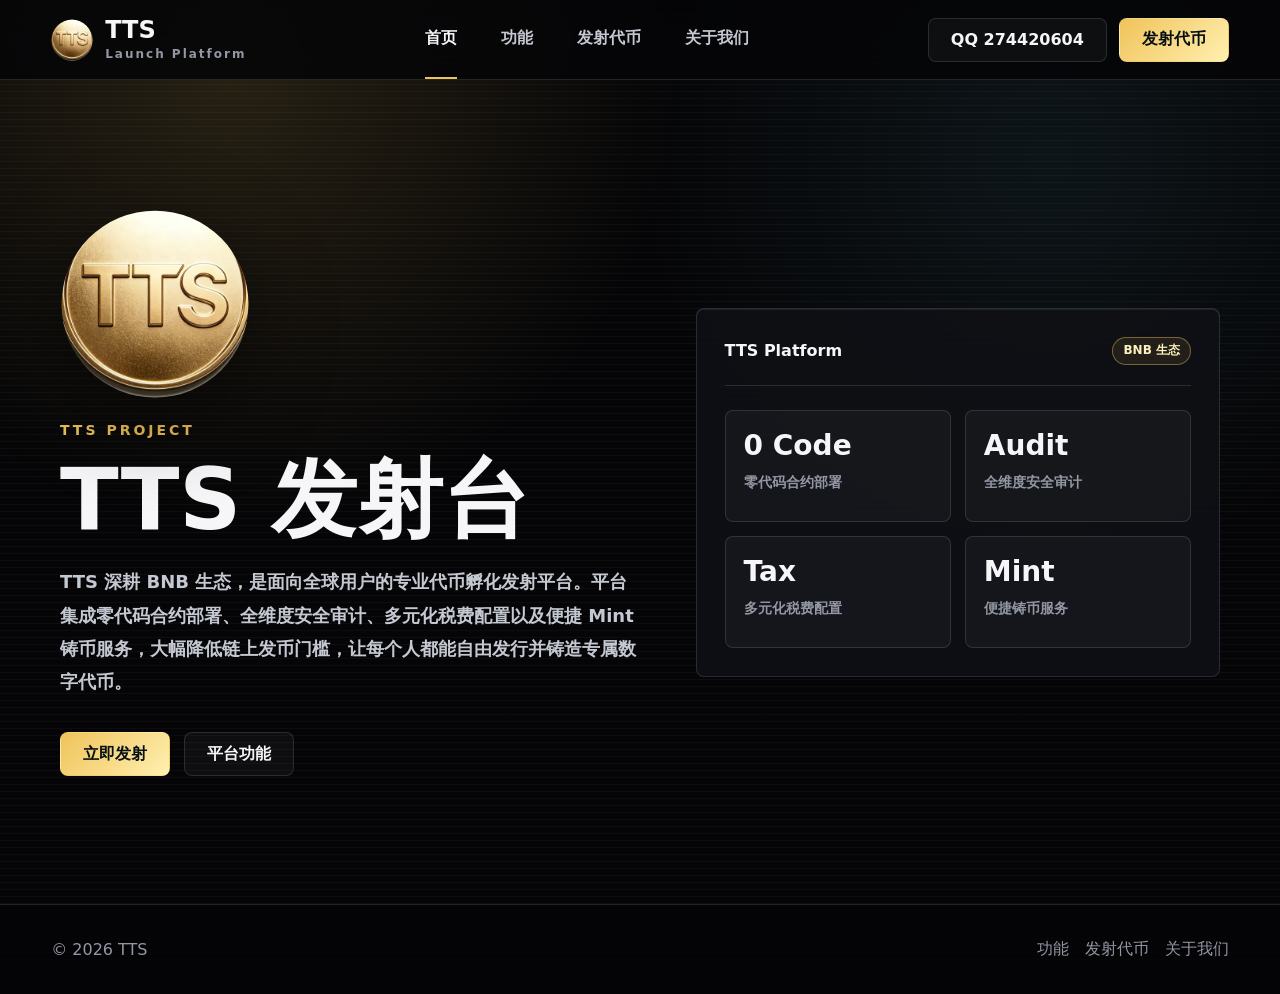
==== index.html @ f5e6a39c "Initial TTS static site" ====
<!doctype html>
<html lang="zh-CN">
  <head>
    <meta charset="UTF-8" />
    <meta name="viewport" content="width=device-width, initial-scale=1.0" />
    <title>TTS | 首页</title>
    <link rel="stylesheet" href="styles.css" />
  </head>
  <body>
    <header class="site-header">
      <a class="brand" href="index.html" aria-label="TTS 首页">
        <span class="brand-mark"><img src="images/tts-logo.svg" alt="" /></span>
        <span>
          <span class="brand-title">TTS</span>
          <span class="brand-subtitle">Launch Platform</span>
        </span>
      </a>

      <nav class="nav" aria-label="主导航">
        <a class="is-active" href="index.html">首页</a>
        <a href="features.html">功能</a>
        <a href="launch.html">发射代币</a>
        <a href="about.html">关于我们</a>
      </nav>

      <div class="header-actions">
        <a class="button" href="about.html">QQ 274420604</a>
        <a class="button primary" href="launch.html">发射代币</a>
      </div>
    </header>

    <main class="page">
      <section class="hero">
        <div>
          <img class="hero-logo" src="images/tts-logo.svg" alt="TTS logo" />
          <p class="eyebrow">TTS PROJECT</p>
          <h1>TTS 发射台</h1>
          <p class="lead">
            TTS 深耕 BNB 生态，是面向全球用户的专业代币孵化发射平台。平台集成零代码合约部署、全维度安全审计、多元化税费配置以及便捷 Mint 铸币服务，大幅降低链上发币门槛，让每个人都能自由发行并铸造专属数字代币。
          </p>
          <div class="hero-actions">
            <a class="button primary" href="launch.html">立即发射</a>
            <a class="button" href="features.html">平台功能</a>
          </div>
        </div>

        <aside class="preview-panel" aria-label="TTS 核心能力">
          <div class="preview-top">
            <span class="preview-title">TTS Platform</span>
            <span class="badge ready">BNB 生态</span>
          </div>
          <div class="metric-grid">
            <div class="metric">
              <strong>0 Code</strong>
              <span>零代码合约部署</span>
            </div>
            <div class="metric">
              <strong>Audit</strong>
              <span>全维度安全审计</span>
            </div>
            <div class="metric">
              <strong>Tax</strong>
              <span>多元化税费配置</span>
            </div>
            <div class="metric">
              <strong>Mint</strong>
              <span>便捷铸币服务</span>
            </div>
          </div>
        </aside>
      </section>
    </main>

    <footer class="footer">
      <span>© 2026 TTS</span>
      <div class="footer-links">
        <a href="features.html">功能</a>
        <a href="launch.html">发射代币</a>
        <a href="about.html">关于我们</a>
      </div>
    </footer>
  </body>
</html>
---- styles.css ----
:root {
  --bg: #050507;
  --panel: #101115;
  --panel-soft: #161821;
  --line: rgba(255, 255, 255, 0.12);
  --line-strong: rgba(255, 255, 255, 0.22);
  --text: #f6f6f8;
  --muted: #9297a3;
  --muted-strong: #c4c8d1;
  --brand: #f0c35a;
  --brand-2: #fff0b0;
  --cool: #77e2ff;
  --warn: #ffd36e;
}

* {
  box-sizing: border-box;
}

html {
  min-height: 100%;
}

body {
  margin: 0;
  min-height: 100vh;
  color: var(--text);
  background:
    radial-gradient(circle at 18% 8%, rgba(240, 195, 90, 0.14), transparent 28rem),
    radial-gradient(circle at 82% 16%, rgba(119, 226, 255, 0.07), transparent 26rem),
    repeating-linear-gradient(
      to bottom,
      rgba(255, 255, 255, 0.03) 0,
      rgba(255, 255, 255, 0.03) 1px,
      transparent 1px,
      transparent 7px
    ),
    var(--bg);
  font-family:
    "PingFang SC", "Microsoft YaHei", "Noto Sans SC", system-ui, -apple-system, BlinkMacSystemFont,
    "Segoe UI", sans-serif;
}

a {
  color: inherit;
  text-decoration: none;
}

button,
input,
textarea {
  font: inherit;
}

.site-header {
  position: sticky;
  top: 0;
  z-index: 20;
  display: flex;
  align-items: center;
  justify-content: space-between;
  gap: 28px;
  min-height: 76px;
  padding: 0 clamp(18px, 4vw, 56px);
  border-bottom: 1px solid var(--line);
  background: rgba(5, 5, 7, 0.86);
  backdrop-filter: blur(18px);
}

.brand {
  display: inline-flex;
  align-items: center;
  gap: 12px;
  min-width: 0;
}

.brand-mark {
  display: grid;
  width: 42px;
  height: 42px;
  place-items: center;
  border: 0;
  border-radius: 50%;
  background: transparent;
  overflow: hidden;
}

.brand-mark img {
  display: block;
  width: 100%;
  height: 100%;
  object-fit: contain;
}

.hero-logo {
  display: block;
  width: clamp(120px, 18vw, 190px);
  height: auto;
  margin-bottom: 24px;
  filter: drop-shadow(0 22px 44px rgba(0, 0, 0, 0.45));
}

.brand-title {
  display: block;
  font-size: 24px;
  font-weight: 900;
  line-height: 1;
  letter-spacing: 0;
}

.brand-subtitle {
  display: block;
  margin-top: 5px;
  color: var(--muted);
  font-size: 12px;
  font-weight: 800;
  letter-spacing: 2px;
}

.nav {
  display: flex;
  justify-content: center;
  gap: clamp(18px, 4vw, 44px);
  color: var(--muted-strong);
  font-size: 16px;
  font-weight: 800;
}

.nav a {
  padding: 28px 0;
  border-bottom: 2px solid transparent;
}

.nav a:hover,
.nav a.is-active {
  color: var(--text);
  border-bottom-color: var(--brand);
}

.header-actions {
  display: flex;
  align-items: center;
  gap: 12px;
}

.button {
  display: inline-flex;
  align-items: center;
  justify-content: center;
  min-height: 44px;
  padding: 0 22px;
  border: 1px solid var(--line);
  border-radius: 8px;
  color: var(--text);
  background: rgba(255, 255, 255, 0.04);
  font-weight: 900;
  white-space: nowrap;
}

.button.primary {
  border-color: transparent;
  color: #071014;
  background: linear-gradient(135deg, var(--brand), var(--brand-2));
}

.button.disabled {
  cursor: default;
  color: var(--muted-strong);
  background: rgba(255, 255, 255, 0.055);
}

.page {
  width: min(1160px, calc(100% - 40px));
  margin: 0 auto;
}

.hero {
  display: grid;
  grid-template-columns: minmax(0, 1.05fr) minmax(320px, 0.95fr);
  gap: 56px;
  align-items: center;
  min-height: calc(100vh - 76px);
  padding: 80px 0;
}

.eyebrow {
  margin: 0 0 18px;
  color: var(--brand);
  font-size: 14px;
  font-weight: 900;
  letter-spacing: 3px;
}

h1,
h2,
h3,
p {
  margin-top: 0;
}

h1 {
  margin-bottom: 22px;
  font-size: clamp(48px, 8vw, 86px);
  line-height: 1.02;
  letter-spacing: 0;
}

.lead {
  width: min(680px, 100%);
  margin-bottom: 34px;
  color: var(--muted-strong);
  font-size: 18px;
  font-weight: 700;
  line-height: 1.85;
}

.hero-actions {
  display: flex;
  flex-wrap: wrap;
  gap: 14px;
}

.preview-panel,
.panel,
.card {
  border: 1px solid var(--line);
  border-radius: 8px;
  background: rgba(16, 17, 21, 0.86);
  box-shadow: inset 0 1px rgba(255, 255, 255, 0.08);
}

.preview-panel {
  padding: 28px;
}

.preview-top {
  display: flex;
  align-items: center;
  justify-content: space-between;
  gap: 18px;
  margin-bottom: 24px;
  padding-bottom: 20px;
  border-bottom: 1px solid var(--line);
}

.preview-title {
  font-weight: 900;
}

.badge {
  display: inline-flex;
  align-items: center;
  justify-content: center;
  min-height: 28px;
  padding: 0 10px;
  border: 1px solid rgba(255, 211, 110, 0.36);
  border-radius: 999px;
  color: #ffe3a0;
  background: rgba(255, 211, 110, 0.08);
  font-size: 12px;
  font-weight: 900;
}

.badge.ready {
  border-color: rgba(240, 195, 90, 0.42);
  color: #fff1bc;
  background: rgba(240, 195, 90, 0.09);
}

.metric-grid {
  display: grid;
  grid-template-columns: repeat(2, minmax(0, 1fr));
  gap: 14px;
}

.metric {
  min-height: 112px;
  padding: 18px;
  border: 1px solid var(--line);
  border-radius: 8px;
  background: rgba(255, 255, 255, 0.035);
}

.metric strong {
  display: block;
  margin-bottom: 10px;
  font-size: 28px;
}

.metric span {
  color: var(--muted);
  font-size: 14px;
  font-weight: 800;
}

.section {
  padding: 88px 0;
}

.section-head {
  width: min(760px, 100%);
  margin-bottom: 38px;
}

.section-head.center {
  margin-right: auto;
  margin-left: auto;
  text-align: center;
}

.section-head h1,
.section-head h2 {
  margin-bottom: 16px;
  font-size: clamp(36px, 5vw, 54px);
  line-height: 1.12;
}

.section-head p {
  color: var(--muted-strong);
  font-size: 17px;
  font-weight: 700;
  line-height: 1.8;
}

.grid {
  display: grid;
  grid-template-columns: repeat(3, minmax(0, 1fr));
  gap: 18px;
}

.card {
  min-height: 230px;
  padding: 28px;
}

.card-icon {
  display: grid;
  width: 46px;
  height: 46px;
  place-items: center;
  margin-bottom: 26px;
  border-radius: 8px;
  color: #071014;
  background: linear-gradient(135deg, var(--brand), var(--brand-2));
  font-size: 24px;
  font-weight: 900;
}

.card h3 {
  margin-bottom: 13px;
  font-size: 22px;
}

.card p {
  margin-bottom: 20px;
  color: var(--muted-strong);
  font-size: 15px;
  font-weight: 700;
  line-height: 1.75;
}

.split {
  display: grid;
  grid-template-columns: minmax(0, 0.95fr) minmax(320px, 1.05fr);
  gap: 28px;
  align-items: start;
}

.panel {
  padding: 30px;
}

.status-list {
  display: grid;
  gap: 12px;
  margin: 0;
  padding: 0;
  list-style: none;
}

.status-list li {
  display: flex;
  align-items: center;
  justify-content: space-between;
  gap: 14px;
  min-height: 52px;
  padding: 0 16px;
  border: 1px solid var(--line);
  border-radius: 8px;
  color: var(--muted-strong);
  background: rgba(255, 255, 255, 0.035);
  font-weight: 900;
}

.process-number {
  display: inline-grid;
  width: 30px;
  height: 30px;
  place-items: center;
  border-radius: 50%;
  color: #071014;
  background: linear-gradient(135deg, var(--brand), var(--brand-2));
  font-size: 13px;
  font-weight: 900;
}

.form-grid {
  display: grid;
  grid-template-columns: repeat(2, minmax(0, 1fr));
  gap: 18px;
}

.field {
  display: grid;
  gap: 8px;
}

.field.wide {
  grid-column: 1 / -1;
}

label {
  color: var(--muted-strong);
  font-size: 14px;
  font-weight: 900;
}

input,
textarea {
  width: 100%;
  min-width: 0;
  border: 1px solid transparent;
  border-radius: 8px;
  color: var(--text);
  background: var(--panel-soft);
  outline: 0;
}

input {
  height: 48px;
  padding: 0 15px;
}

textarea {
  min-height: 132px;
  padding: 14px 15px;
  resize: vertical;
}

input::placeholder,
textarea::placeholder {
  color: #646a75;
}

input:disabled,
textarea:disabled {
  cursor: not-allowed;
  opacity: 0.78;
}

.form-actions {
  grid-column: 1 / -1;
  display: flex;
  flex-wrap: wrap;
  gap: 12px;
  align-items: center;
  padding-top: 8px;
}

.helper-text {
  margin: 0;
  color: var(--muted);
  font-size: 14px;
  font-weight: 800;
}

.about-panel {
  display: grid;
  grid-template-columns: minmax(0, 1fr) minmax(260px, 0.55fr);
  gap: 28px;
  align-items: stretch;
}

.about-copy {
  color: var(--muted-strong);
  font-size: 17px;
  font-weight: 700;
  line-height: 1.9;
}

.contact-box {
  display: grid;
  align-content: center;
  gap: 16px;
  min-height: 220px;
}

.contact-line {
  display: flex;
  justify-content: space-between;
  gap: 18px;
  padding-bottom: 14px;
  border-bottom: 1px solid var(--line);
  color: var(--muted-strong);
  font-weight: 900;
}

.contact-qq {
  display: inline-flex;
  align-items: center;
  justify-content: center;
  min-height: 58px;
  border: 1px solid rgba(240, 195, 90, 0.36);
  border-radius: 8px;
  color: #071014;
  background: linear-gradient(135deg, var(--brand), var(--brand-2));
  font-size: 22px;
  font-weight: 900;
}

.footer {
  display: flex;
  align-items: center;
  justify-content: space-between;
  gap: 20px;
  padding: 34px clamp(18px, 4vw, 56px);
  border-top: 1px solid var(--line);
  color: var(--muted);
  background: rgba(5, 5, 7, 0.78);
}

.footer-links {
  display: flex;
  gap: 16px;
}

@media (max-width: 920px) {
  .site-header {
    align-items: flex-start;
    min-height: auto;
    padding-top: 16px;
    padding-bottom: 16px;
  }

  .nav {
    display: none;
  }

  .hero,
  .split,
  .about-panel {
    grid-template-columns: 1fr;
  }

  .grid {
    grid-template-columns: repeat(2, minmax(0, 1fr));
  }
}

@media (max-width: 640px) {
  .site-header {
    padding-right: 14px;
    padding-left: 14px;
  }

  .brand-title {
    font-size: 22px;
  }

  .brand-subtitle {
    display: none;
  }

  .header-actions .button:not(.primary) {
    display: none;
  }

  .page {
    width: min(100% - 28px, 1160px);
  }

  .hero {
    min-height: auto;
    padding: 54px 0;
  }

  .section {
    padding: 60px 0;
  }

  .grid,
  .metric-grid,
  .form-grid {
    grid-template-columns: 1fr;
  }

  .card,
  .panel,
  .preview-panel {
    padding: 22px;
  }

  .footer {
    flex-direction: column;
    align-items: flex-start;
  }
}
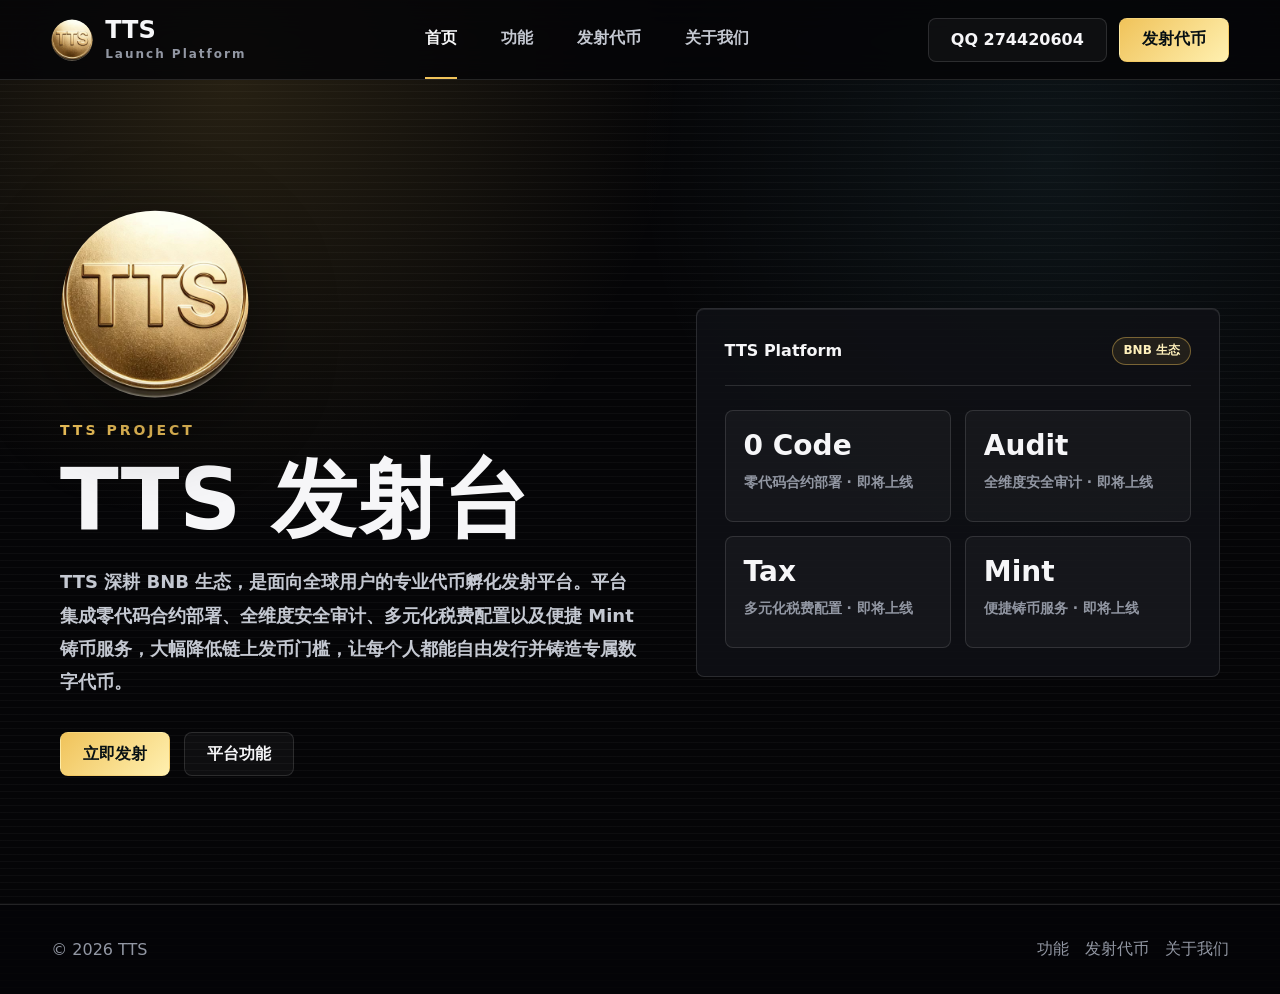
==== commit ab795f6c: "Mark upcoming TTS features" ====
--- a/index.html
+++ b/index.html
@@ -4,6 +4,7 @@
     <meta charset="UTF-8" />
     <meta name="viewport" content="width=device-width, initial-scale=1.0" />
     <title>TTS | 首页</title>
+    <link rel="icon" type="image/svg+xml" href="images/tts-logo.svg" />
     <link rel="stylesheet" href="styles.css" />
   </head>
   <body>
@@ -52,19 +53,19 @@
           <div class="metric-grid">
             <div class="metric">
               <strong>0 Code</strong>
-              <span>零代码合约部署</span>
+              <span>零代码合约部署 · 即将上线</span>
             </div>
             <div class="metric">
               <strong>Audit</strong>
-              <span>全维度安全审计</span>
+              <span>全维度安全审计 · 即将上线</span>
             </div>
             <div class="metric">
               <strong>Tax</strong>
-              <span>多元化税费配置</span>
+              <span>多元化税费配置 · 即将上线</span>
             </div>
             <div class="metric">
               <strong>Mint</strong>
-              <span>便捷铸币服务</span>
+              <span>便捷铸币服务 · 即将上线</span>
             </div>
           </div>
         </aside>
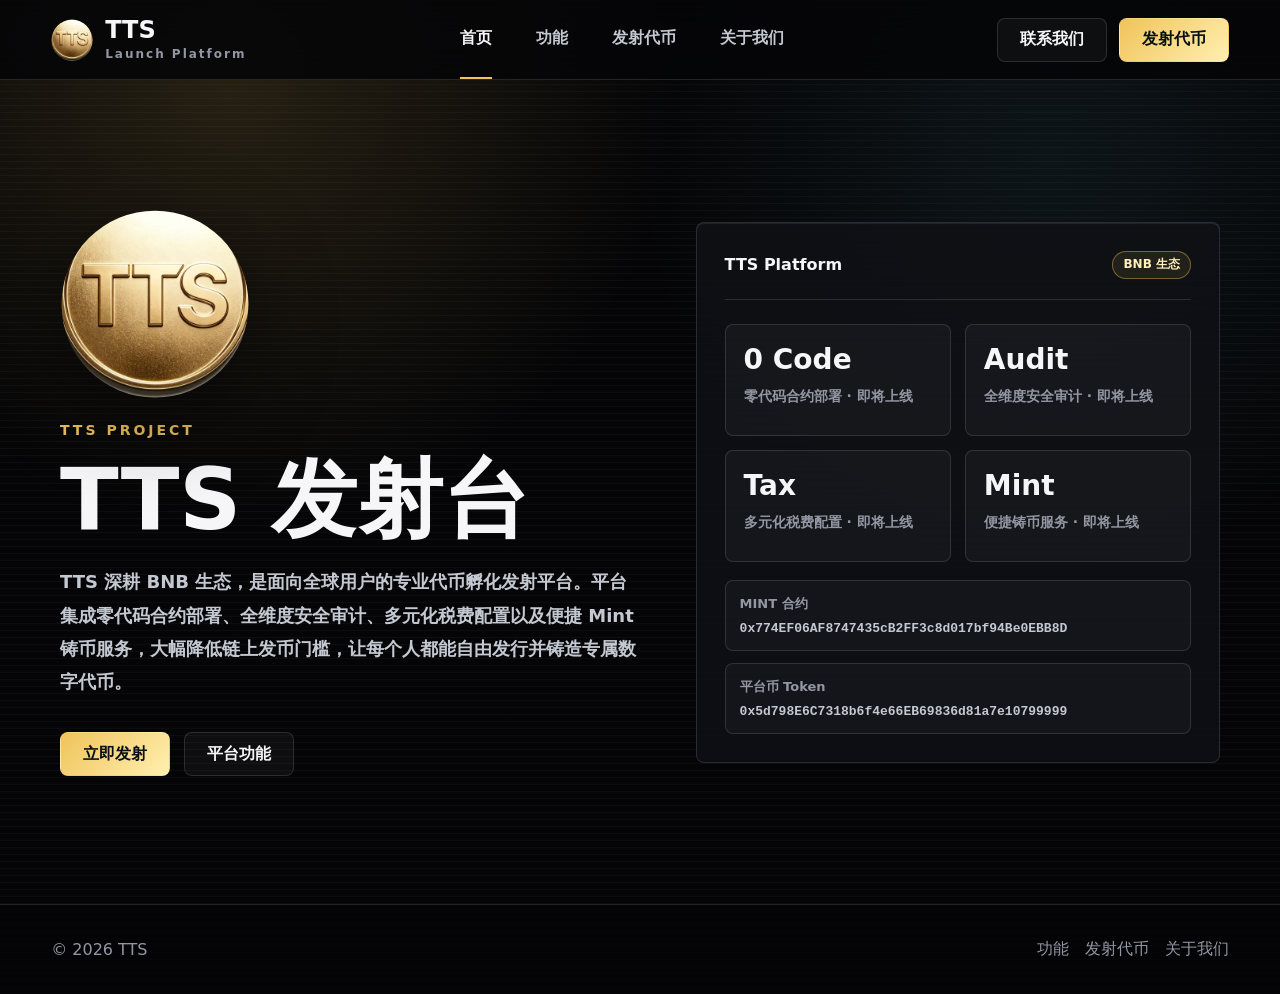
==== commit 1efde0ae: "Add contacts and contract details" ====
--- a/index.html
+++ b/index.html
@@ -25,7 +25,7 @@
       </nav>
 
       <div class="header-actions">
-        <a class="button" href="about.html">QQ 274420604</a>
+        <a class="button" href="about.html">联系我们</a>
         <a class="button primary" href="launch.html">发射代币</a>
       </div>
     </header>
@@ -68,6 +68,16 @@
               <span>便捷铸币服务 · 即将上线</span>
             </div>
           </div>
+          <div class="contract-list" aria-label="TTS 合约信息">
+            <div class="contract-item">
+              <span>MINT 合约</span>
+              <strong class="address">0x774EF06AF8747435cB2FF3c8d017bf94Be0EBB8D</strong>
+            </div>
+            <div class="contract-item">
+              <span>平台币 Token</span>
+              <strong class="address">0x5d798E6C7318b6f4e66EB69836d81a7e10799999</strong>
+            </div>
+          </div>
         </aside>
       </section>
     </main>
--- a/styles.css
+++ b/styles.css
@@ -293,6 +293,35 @@
   font-weight: 800;
 }
 
+.contract-list {
+  display: grid;
+  gap: 12px;
+  margin-top: 18px;
+}
+
+.contract-item {
+  display: grid;
+  gap: 8px;
+  padding: 14px;
+  border: 1px solid var(--line);
+  border-radius: 8px;
+  background: rgba(255, 255, 255, 0.03);
+}
+
+.contract-item span {
+  color: var(--muted);
+  font-size: 13px;
+  font-weight: 900;
+}
+
+.address {
+  color: var(--muted-strong);
+  font-family: "SFMono-Regular", Consolas, "Liberation Mono", monospace;
+  font-size: 13px;
+  font-weight: 800;
+  overflow-wrap: anywhere;
+}
+
 .section {
   padding: 88px 0;
 }
@@ -505,16 +534,24 @@
   font-weight: 900;
 }
 
-.contact-qq {
+.contact-line strong,
+.contact-line a {
+  color: var(--text);
+  overflow-wrap: anywhere;
+  text-align: right;
+}
+
+.contact-link {
   display: inline-flex;
   align-items: center;
   justify-content: center;
-  min-height: 58px;
-  border: 1px solid rgba(240, 195, 90, 0.36);
-  border-radius: 8px;
-  color: #071014;
-  background: linear-gradient(135deg, var(--brand), var(--brand-2));
-  font-size: 22px;
+  min-height: 44px;
+  padding: 0 14px;
+  border: 1px solid var(--line);
+  border-radius: 8px;
+  color: var(--muted-strong);
+  background: rgba(255, 255, 255, 0.035);
+  font-size: 15px;
   font-weight: 900;
 }
 
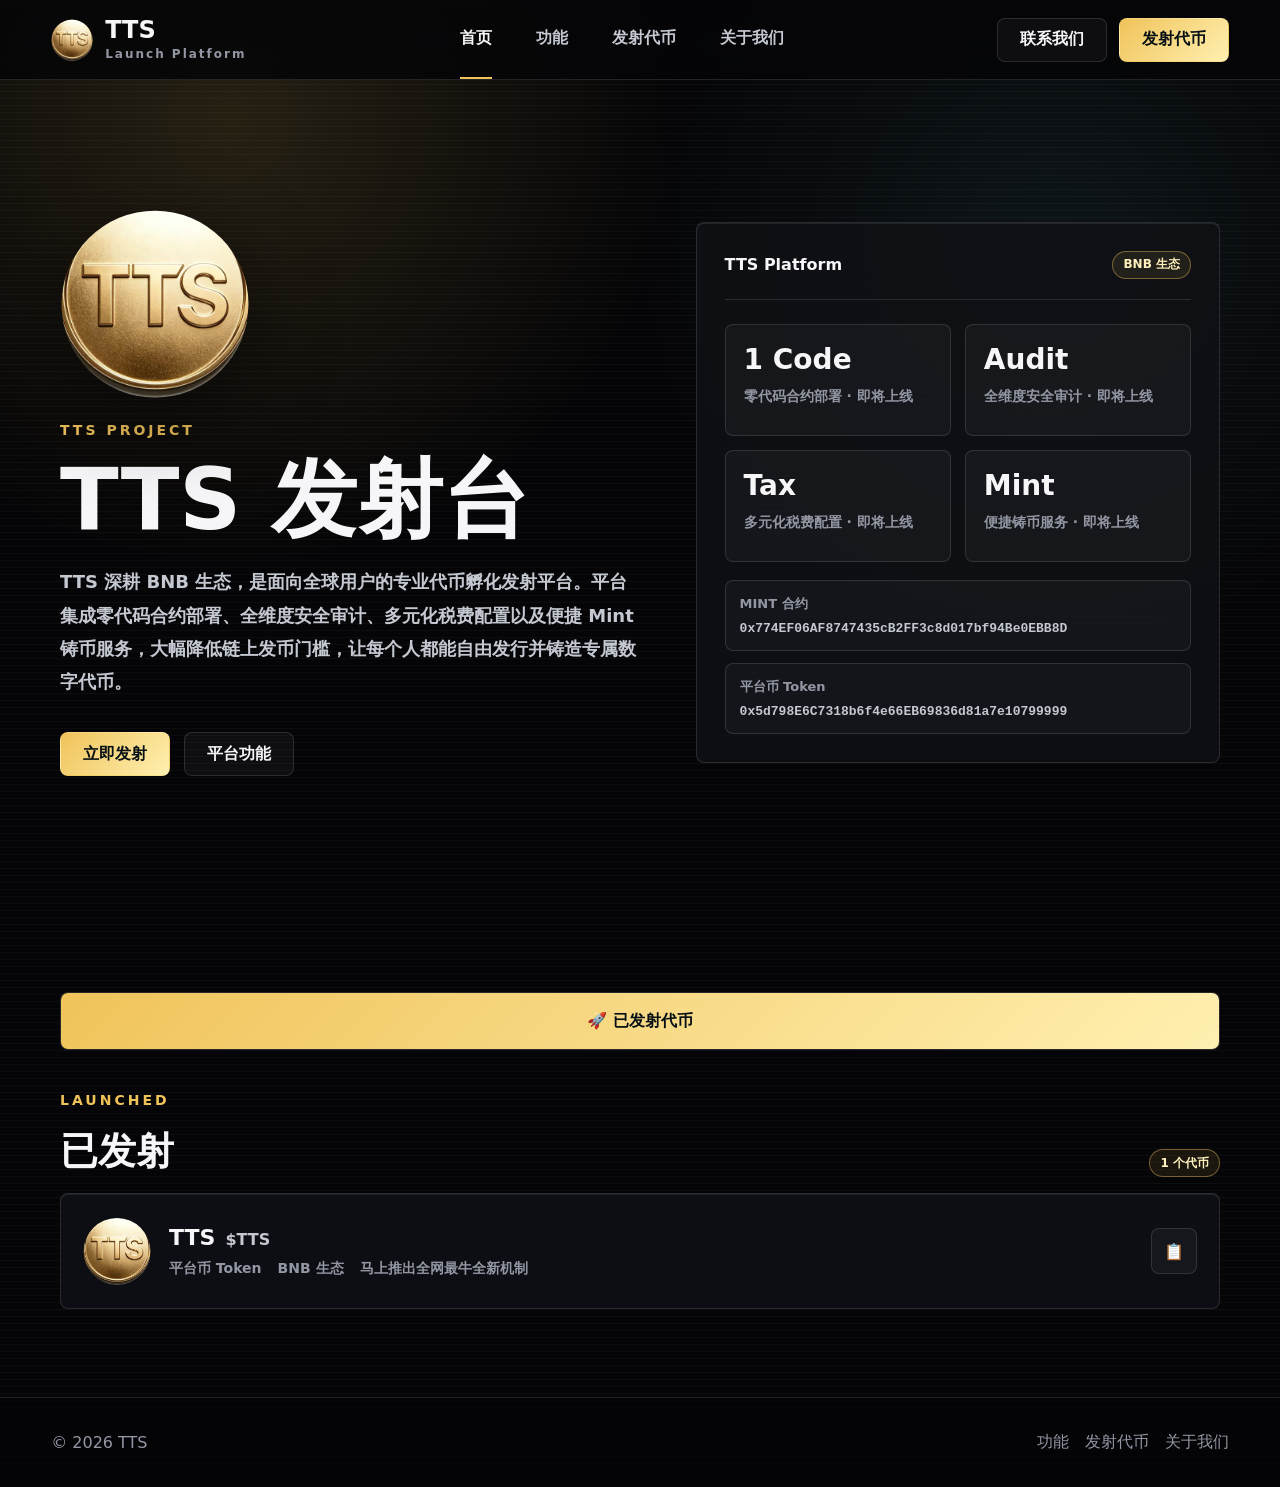
==== commit 60254891: "Add launched TTS token section" ====
--- a/index.html
+++ b/index.html
@@ -52,7 +52,7 @@
           </div>
           <div class="metric-grid">
             <div class="metric">
-              <strong>0 Code</strong>
+              <strong>1 Code</strong>
               <span>零代码合约部署 · 即将上线</span>
             </div>
             <div class="metric">
@@ -80,6 +80,38 @@
           </div>
         </aside>
       </section>
+
+      <section class="section" aria-labelledby="launched-title">
+        <div class="launch-list">
+          <div class="list-tabs" aria-label="代币状态">
+            <span class="list-tab active">🚀 已发射代币</span>
+          </div>
+
+          <div class="list-heading">
+            <div>
+              <p class="eyebrow">LAUNCHED</p>
+              <h2 id="launched-title">已发射</h2>
+            </div>
+            <span class="badge ready">1 个代币</span>
+          </div>
+
+          <article class="token-card">
+            <img class="token-logo" src="images/tts-logo.svg" alt="TTS logo" />
+            <div>
+              <div class="token-title">
+                <h3>TTS</h3>
+                <span class="token-symbol">$TTS</span>
+              </div>
+              <div class="token-meta">
+                <span>平台币 Token</span>
+                <span>BNB 生态</span>
+                <span>马上推出全网最牛全新机制</span>
+              </div>
+            </div>
+            <a class="button token-action" href="about.html" aria-label="查看 TTS 详情">📋</a>
+          </article>
+        </div>
+      </section>
     </main>
 
     <footer class="footer">
--- a/styles.css
+++ b/styles.css
@@ -357,6 +357,102 @@
   gap: 18px;
 }
 
+.launch-list {
+  display: grid;
+  gap: 16px;
+}
+
+.list-tabs {
+  display: grid;
+  grid-template-columns: 1fr;
+  overflow: hidden;
+  border: 1px solid var(--line);
+  border-radius: 8px;
+  background: rgba(255, 255, 255, 0.025);
+}
+
+.list-tab {
+  display: flex;
+  align-items: center;
+  justify-content: center;
+  min-height: 56px;
+  padding: 0 18px;
+  color: var(--muted-strong);
+  font-weight: 900;
+}
+
+.list-tab.active {
+  color: #071014;
+  background: linear-gradient(135deg, var(--brand), var(--brand-2));
+}
+
+.list-heading {
+  display: flex;
+  align-items: end;
+  justify-content: space-between;
+  gap: 18px;
+  margin-top: 26px;
+}
+
+.list-heading h2 {
+  margin-bottom: 0;
+  font-size: clamp(28px, 4vw, 38px);
+}
+
+.token-card {
+  display: grid;
+  grid-template-columns: auto minmax(0, 1fr) auto;
+  gap: 18px;
+  align-items: center;
+  min-height: 116px;
+  padding: 22px;
+  border: 1px solid var(--line);
+  border-radius: 8px;
+  background: rgba(16, 17, 21, 0.86);
+  box-shadow: inset 0 1px rgba(255, 255, 255, 0.08);
+}
+
+.token-logo {
+  width: 68px;
+  height: 68px;
+  border-radius: 50%;
+  object-fit: contain;
+}
+
+.token-title {
+  display: flex;
+  flex-wrap: wrap;
+  gap: 10px;
+  align-items: baseline;
+  margin-bottom: 10px;
+}
+
+.token-title h3 {
+  margin: 0;
+  font-size: 22px;
+}
+
+.token-symbol {
+  color: var(--muted-strong);
+  font-size: 16px;
+  font-weight: 900;
+}
+
+.token-meta {
+  display: flex;
+  flex-wrap: wrap;
+  gap: 16px;
+  color: var(--muted);
+  font-size: 14px;
+  font-weight: 800;
+}
+
+.token-action {
+  min-width: 46px;
+  height: 46px;
+  padding: 0;
+}
+
 .card {
   min-height: 230px;
   padding: 28px;
@@ -631,6 +727,19 @@
     grid-template-columns: 1fr;
   }
 
+  .token-card {
+    grid-template-columns: 1fr;
+  }
+
+  .list-heading {
+    align-items: flex-start;
+    flex-direction: column;
+  }
+
+  .token-action {
+    width: 100%;
+  }
+
   .card,
   .panel,
   .preview-panel {
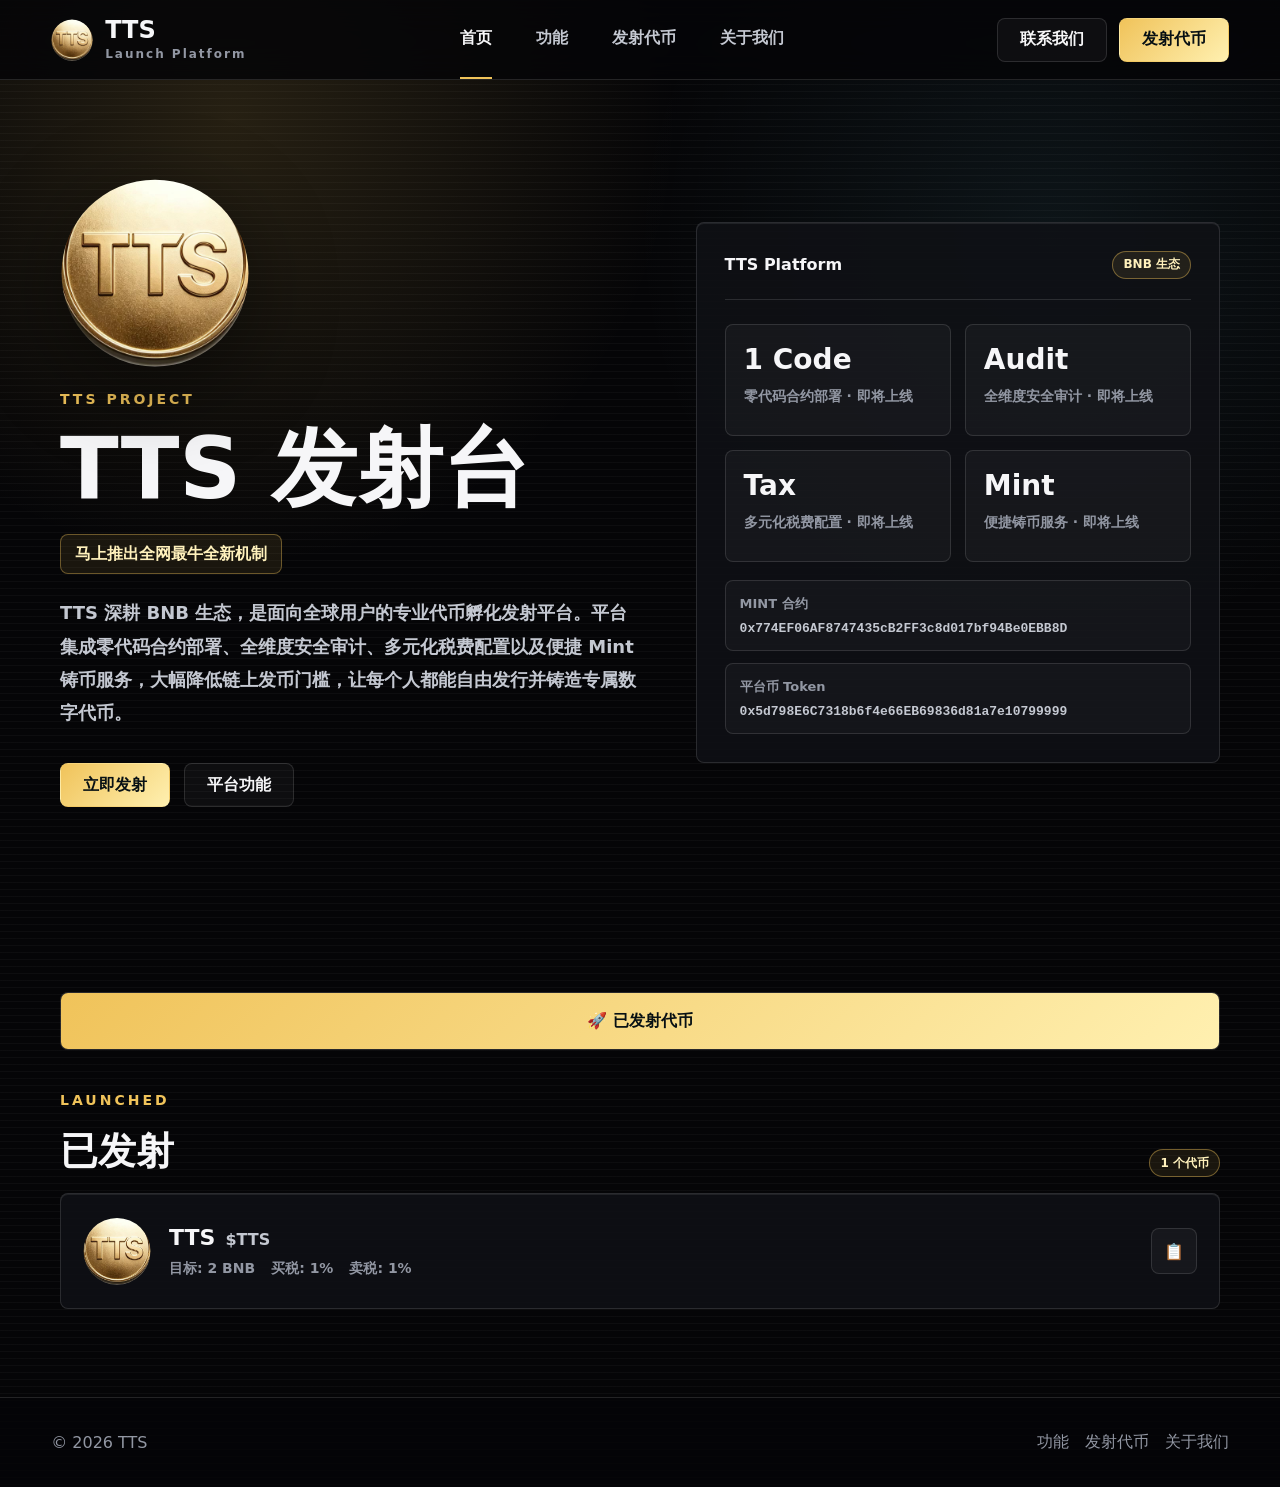
==== commit 8b9227b5: "Move slogan and adjust launched token stats" ====
--- a/index.html
+++ b/index.html
@@ -36,6 +36,7 @@
           <img class="hero-logo" src="images/tts-logo.svg" alt="TTS logo" />
           <p class="eyebrow">TTS PROJECT</p>
           <h1>TTS 发射台</h1>
+          <p class="hero-slogan">马上推出全网最牛全新机制</p>
           <p class="lead">
             TTS 深耕 BNB 生态，是面向全球用户的专业代币孵化发射平台。平台集成零代码合约部署、全维度安全审计、多元化税费配置以及便捷 Mint 铸币服务，大幅降低链上发币门槛，让每个人都能自由发行并铸造专属数字代币。
           </p>
@@ -103,9 +104,9 @@
                 <span class="token-symbol">$TTS</span>
               </div>
               <div class="token-meta">
-                <span>平台币 Token</span>
-                <span>BNB 生态</span>
-                <span>马上推出全网最牛全新机制</span>
+                <span>目标: 2 BNB</span>
+                <span>买税: 1%</span>
+                <span>卖税: 1%</span>
               </div>
             </div>
             <a class="button token-action" href="about.html" aria-label="查看 TTS 详情">📋</a>
--- a/styles.css
+++ b/styles.css
@@ -214,6 +214,20 @@
   line-height: 1.85;
 }
 
+.hero-slogan {
+  display: inline-flex;
+  align-items: center;
+  min-height: 40px;
+  margin-bottom: 22px;
+  padding: 0 14px;
+  border: 1px solid rgba(240, 195, 90, 0.38);
+  border-radius: 8px;
+  color: #fff1bc;
+  background: rgba(240, 195, 90, 0.09);
+  font-size: 16px;
+  font-weight: 900;
+}
+
 .hero-actions {
   display: flex;
   flex-wrap: wrap;
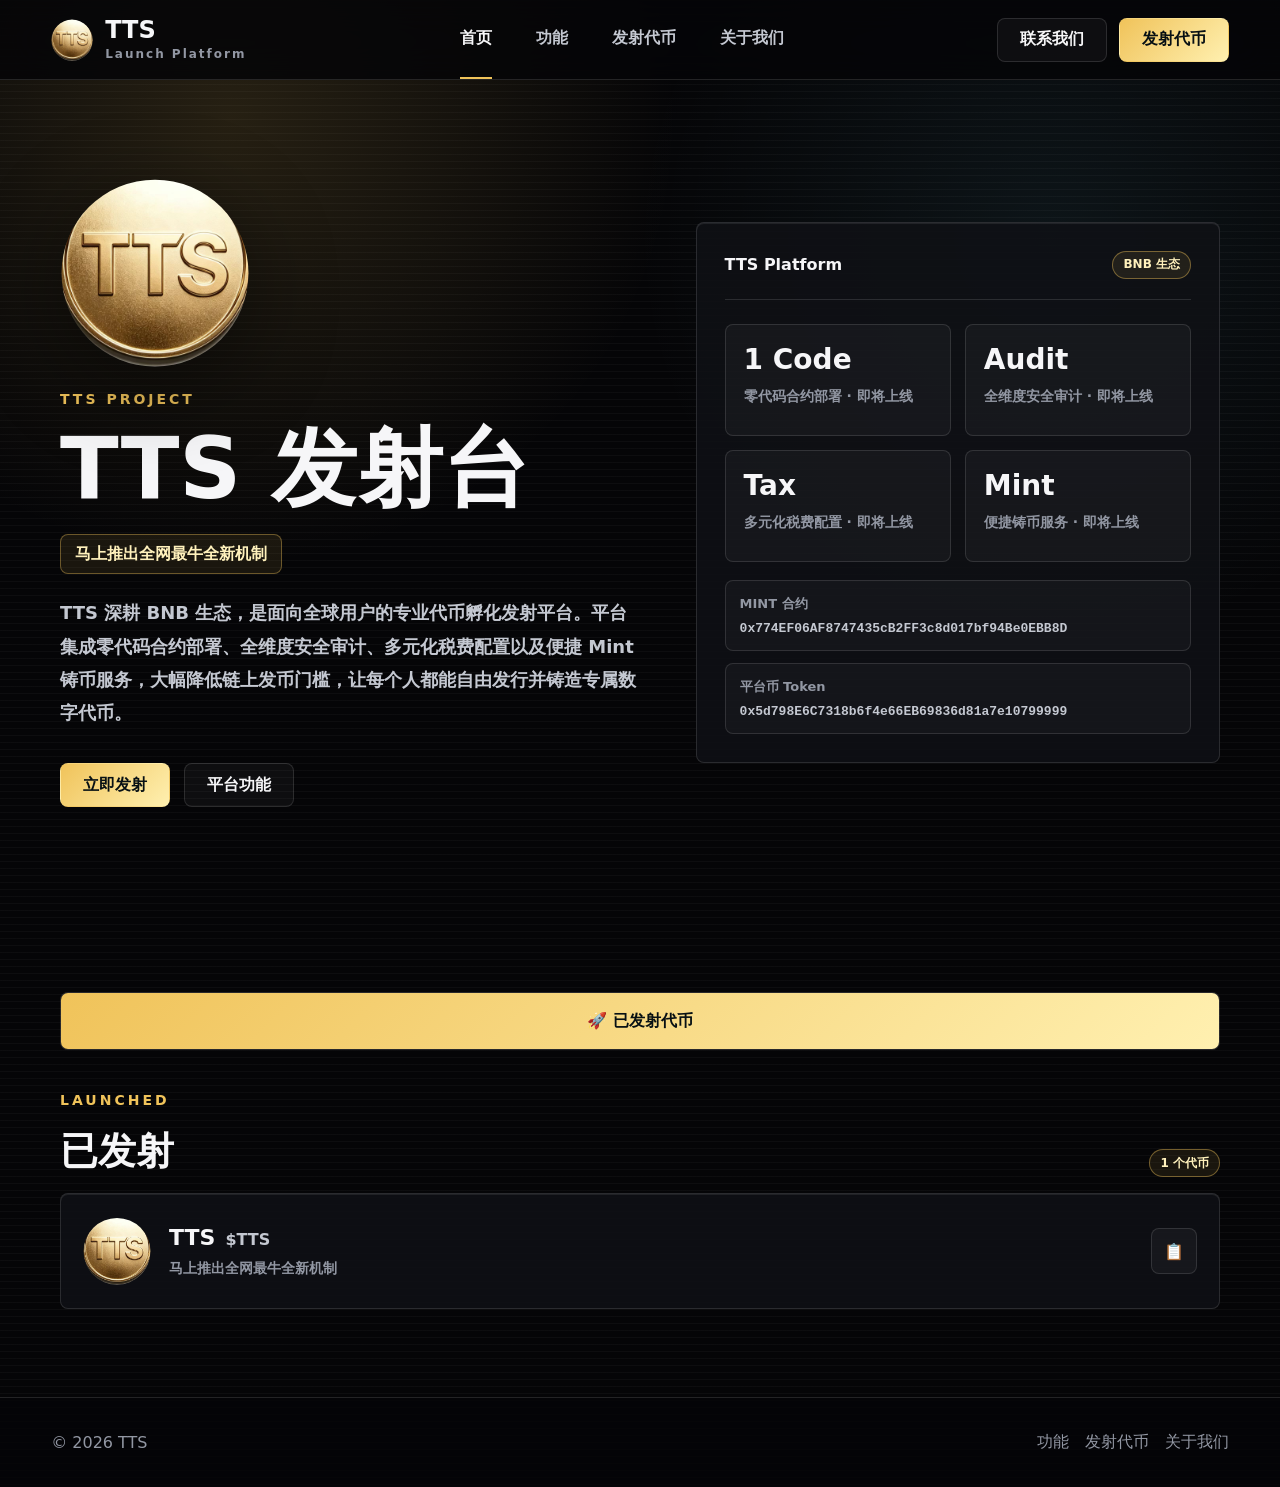
==== commit 644fa39d: "Add Telegram contact and restore token message" ====
--- a/index.html
+++ b/index.html
@@ -104,9 +104,7 @@
                 <span class="token-symbol">$TTS</span>
               </div>
               <div class="token-meta">
-                <span>目标: 2 BNB</span>
-                <span>买税: 1%</span>
-                <span>卖税: 1%</span>
+                <span>马上推出全网最牛全新机制</span>
               </div>
             </div>
             <a class="button token-action" href="about.html" aria-label="查看 TTS 详情">📋</a>
